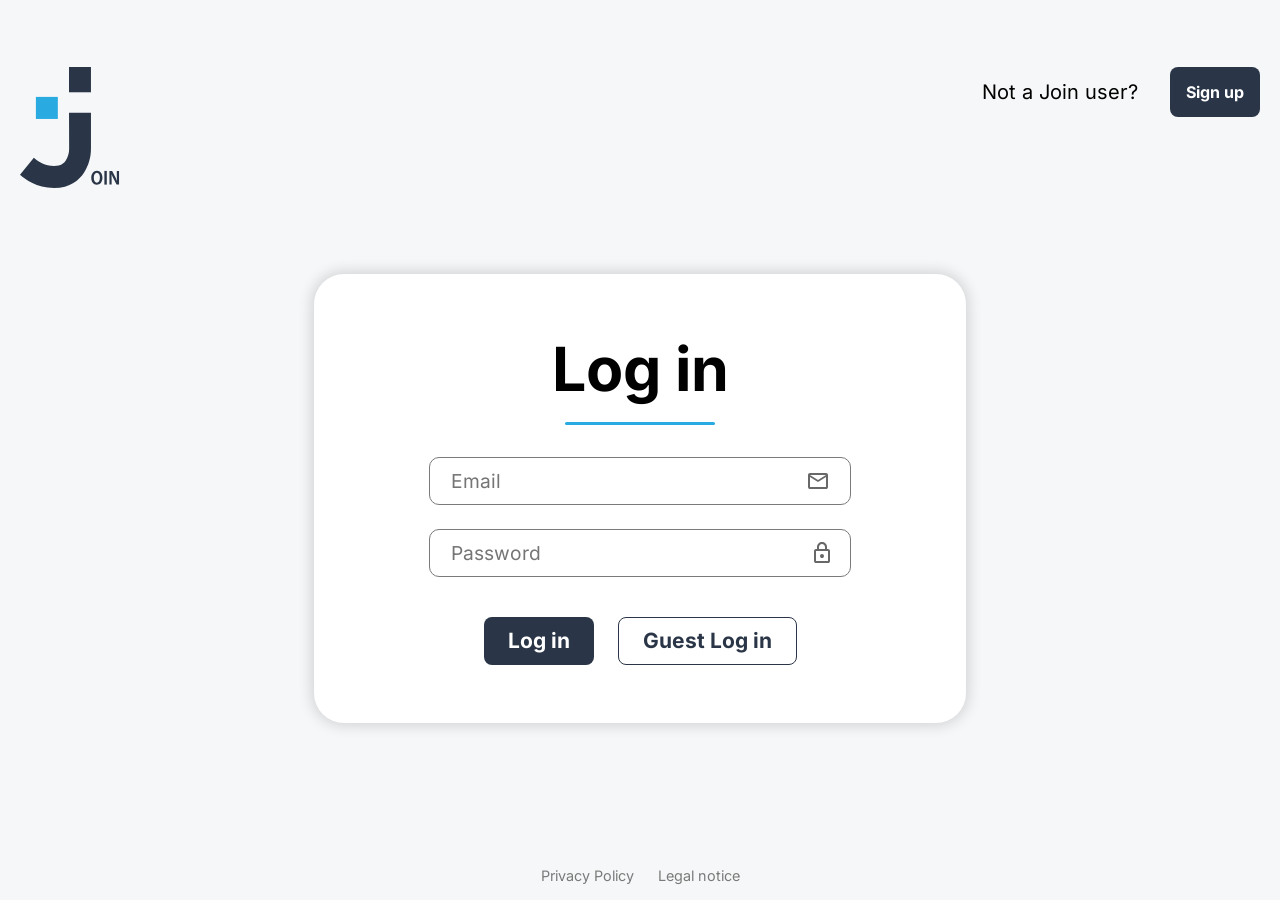
==== index.html @ ab9eac9f "add login/signup switch and optimize signup card layout" ====
<!DOCTYPE html>
<html lang="de">

<head>
    <meta charset="UTF-8">
    <meta name="viewport" content="width=device-width, initial-scale=1.0">
    <title>Join - Log in</title>
    <link rel="icon" href="assets/icons/favicon.svg" type="image/svg+xml">

    <link rel="stylesheet" href="styles/fonts.css">
    <link rel="stylesheet" href="styles/variables.css">
    <link rel="stylesheet" href="style.css">
    <link rel="stylesheet" href="styles/components.css">
    <link rel="stylesheet" href="styles/login.css">
    <script src="js/login.js" defer></script>
</head>

<body class="login-page">
    <header class="login-header">
        <img class="login-logo" src="assets/icons/logoDark.svg" alt="Join logo">
        <div class="signup-wrap" id="signupWrap">
            <span>Not a Join user?</span>
            <button class="btn btn-primary btn-small" type="button" id="showSignupBtn">Sign up</button>
        </div>
    </header>

    <main class="login-main" id="loginMain">
        <section class="login-card">
            <h1>Log in</h1>
            <span class="title-underline"></span>

            <form id="loginForm" class="login-form" novalidate>
                <div class="input-group">
                    <div class="input-wrap">
                        <input id="loginEmail" type="text" placeholder="Email" aria-label="Email" autocomplete="email">
                        <img src="assets/icons/loginMail.svg" alt="">
                    </div>
                    <span class="error-msg" id="loginEmailError" aria-live="polite"></span>
                </div>

                <div class="input-group">
                    <div class="input-wrap">
                        <input id="loginPassword" type="password" placeholder="Password" aria-label="Password" autocomplete="current-password">
                        <img src="assets/icons/loginPassword.svg" alt="">
                    </div>
                    <span class="error-msg" id="loginPasswordError" aria-live="polite"></span>
                </div>

                <div class="login-buttons">
                    <button class="btn btn-primary" type="submit" id="loginBtn">Log in</button>
                    <button class="btn btn-secondary" type="button" id="guestLoginBtn">Guest Log in</button>
                </div>
            </form>
        </section>
    </main>

    <main class="login-main signup-main d-none" id="signupMain">
        <section class="login-card signup-card">
            <button class="back-btn" type="button" id="backToLoginBtn" aria-label="Back to log in">
                <img src="assets/icons/arrow-left.svg" alt="">
            </button>
            <h1>Sign up</h1>
            <span class="title-underline"></span>

            <form id="signupForm" class="login-form" novalidate>
                <div class="input-group">
                    <div class="input-wrap">
                        <input id="signupName" type="text" placeholder="Name" aria-label="Name" autocomplete="name">
                        <img src="assets/icons/person.svg" alt="">
                    </div>
                    <span class="error-msg" id="signupNameError" aria-live="polite"></span>
                </div>

                <div class="input-group">
                    <div class="input-wrap">
                        <input id="signupEmail" type="text" placeholder="Email" aria-label="Email" autocomplete="email">
                        <img src="assets/icons/loginMail.svg" alt="">
                    </div>
                    <span class="error-msg" id="signupEmailError" aria-live="polite"></span>
                </div>

                <div class="input-group">
                    <div class="input-wrap">
                        <input id="signupPassword" type="password" placeholder="Password" aria-label="Password" autocomplete="new-password">
                        <img src="assets/icons/loginPassword.svg" alt="">
                    </div>
                    <span class="error-msg" id="signupPasswordError" aria-live="polite"></span>
                </div>

                <div class="input-group">
                    <div class="input-wrap">
                        <input id="signupConfirm" type="password" placeholder="Confirm Password" aria-label="Confirm Password" autocomplete="new-password">
                        <img src="assets/icons/loginPassword.svg" alt="">
                    </div>
                    <span class="error-msg" id="signupConfirmError" aria-live="polite"></span>
                </div>

                <div class="input-group">
                    <label class="privacy-check">
                        <input id="privacyCheck" type="checkbox">
                        <span>I accept the <a href="html/privacyPolicy.html">Privacy policy</a></span>
                    </label>
                    <span class="error-msg privacy-error" id="privacyError" aria-live="polite"></span>
                </div>

                <div class="login-buttons">
                    <button class="btn btn-primary" type="submit" id="signupBtn" disabled>Sign up</button>
                </div>
            </form>
        </section>
    </main>

    <footer class="login-footer">
        <a href="html/privacyPolicy.html">Privacy Policy</a>
        <a href="html/legalNotice.html">Legal notice</a>
    </footer>
</body>

</html>
---- styles/fonts.css ----
/* inter-100 - latin */
@font-face {
  font-display: swap; /* Check https://developer.mozilla.org/en-US/docs/Web/CSS/@font-face/font-display for other options. */
  font-family: 'Inter';
  font-style: normal;
  font-weight: 100;
  src: url('../fonts/inter-v20-latin-100.woff2') format('woff2'); /* Chrome 36+, Opera 23+, Firefox 39+, Safari 12+, iOS 10+ */
}
/* inter-200 - latin */
@font-face {
  font-display: swap; /* Check https://developer.mozilla.org/en-US/docs/Web/CSS/@font-face/font-display for other options. */
  font-family: 'Inter';
  font-style: normal;
  font-weight: 200;
  src: url('../fonts/inter-v20-latin-200.woff2') format('woff2'); /* Chrome 36+, Opera 23+, Firefox 39+, Safari 12+, iOS 10+ */
}
/* inter-300 - latin */
@font-face {
  font-display: swap; /* Check https://developer.mozilla.org/en-US/docs/Web/CSS/@font-face/font-display for other options. */
  font-family: 'Inter';
  font-style: normal;
  font-weight: 300;
  src: url('../fonts/inter-v20-latin-300.woff2') format('woff2'); /* Chrome 36+, Opera 23+, Firefox 39+, Safari 12+, iOS 10+ */
}
/* inter-regular - latin */
@font-face {
  font-display: swap; /* Check https://developer.mozilla.org/en-US/docs/Web/CSS/@font-face/font-display for other options. */
  font-family: 'Inter';
  font-style: normal;
  font-weight: 400;
  src: url('../fonts/inter-v20-latin-regular.woff2') format('woff2'); /* Chrome 36+, Opera 23+, Firefox 39+, Safari 12+, iOS 10+ */
}
/* inter-500 - latin */
@font-face {
  font-display: swap; /* Check https://developer.mozilla.org/en-US/docs/Web/CSS/@font-face/font-display for other options. */
  font-family: 'Inter';
  font-style: normal;
  font-weight: 500;
  src: url('../fonts/inter-v20-latin-500.woff2') format('woff2'); /* Chrome 36+, Opera 23+, Firefox 39+, Safari 12+, iOS 10+ */
}
/* inter-600 - latin */
@font-face {
  font-display: swap; /* Check https://developer.mozilla.org/en-US/docs/Web/CSS/@font-face/font-display for other options. */
  font-family: 'Inter';
  font-style: normal;
  font-weight: 600;
  src: url('../fonts/inter-v20-latin-600.woff2') format('woff2'); /* Chrome 36+, Opera 23+, Firefox 39+, Safari 12+, iOS 10+ */
}
/* inter-700 - latin */
@font-face {
  font-display: swap; /* Check https://developer.mozilla.org/en-US/docs/Web/CSS/@font-face/font-display for other options. */
  font-family: 'Inter';
  font-style: normal;
  font-weight: 700;
  src: url('../fonts/inter-v20-latin-700.woff2') format('woff2'); /* Chrome 36+, Opera 23+, Firefox 39+, Safari 12+, iOS 10+ */
}
/* inter-800 - latin */
@font-face {
  font-display: swap; /* Check https://developer.mozilla.org/en-US/docs/Web/CSS/@font-face/font-display for other options. */
  font-family: 'Inter';
  font-style: normal;
  font-weight: 800;
  src: url('../fonts/inter-v20-latin-800.woff2') format('woff2'); /* Chrome 36+, Opera 23+, Firefox 39+, Safari 12+, iOS 10+ */
}
/* inter-900 - latin */
@font-face {
  font-display: swap; /* Check https://developer.mozilla.org/en-US/docs/Web/CSS/@font-face/font-display for other options. */
  font-family: 'Inter';
  font-style: normal;
  font-weight: 900;
  src: url('../fonts/inter-v20-latin-900.woff2') format('woff2'); /* Chrome 36+, Opera 23+, Firefox 39+, Safari 12+, iOS 10+ */
}
---- styles/variables.css ----
:root {

    /* colors */
    --sidebar-bg: rgb(42, 54, 71);
    --color-white: rgb(255, 255, 255);
    --color-white-secondary: rgb(231, 231, 231);
    --main-bg: rgb(246, 247, 248);
    --active: rgb(9, 25, 49);
    --color-hover: rgb(18, 70, 88);
    --color-blue: rgb(41, 171, 226);
    --color-grey: rgb(122, 122, 122);
    --color-error: rgb(255, 0, 62);

    /* borders */
    --border-width: 2px;
    --border: var(--border-width) solid var(--sidebar-bg);

    
}
---- style.css ----
* {
    margin: 0;
    box-sizing: border-box;
    scroll-behavior: smooth;
}

body {
    display: flex;
    min-height: 100vh;
    background: var(--main-bg);
    font-family: 'Inter', sans-serif;
}

a {
    text-decoration: none;
}

main {
    flex: 1;
    min-width: 0;
}
---- styles/components.css ----
.user-profile {
    width: 56px;
    height: 56px;
    border: var(--border);
    border-radius: 28px;
}

/* helpers */

.d-none {
    display: none !important;
}

/* buttons */

.btn {
    display: inline-flex;
    align-items: center;
    justify-content: center;
    gap: 10px;
    height: 48px;
    padding: 15px 24px;
    border: unset;
    border-radius: 8px;
    font-family: inherit;
    font-size: 21px;
    font-weight: 700;
    cursor: pointer;
    transition: background-color 100ms ease, box-shadow 100ms ease, color 100ms ease;
}

.btn-primary {
    background-color: var(--sidebar-bg);
    color: var(--color-white);
}

.btn-primary:hover:enabled {
    background-color: var(--color-hover);
    box-shadow: 0 4px 4px rgba(0, 0, 0, 0.25);
}

.btn-primary:active:enabled {
    background-color: var(--active);
}

.btn-secondary {
    background-color: var(--color-white);
    border: 1px solid var(--sidebar-bg);
    color: var(--sidebar-bg);
}

.btn-secondary:hover {
    border-color: var(--color-hover);
    color: var(--color-hover);
    box-shadow: 0 4px 4px rgba(0, 0, 0, 0.25);
}

.btn-secondary:active {
    border-color: var(--active);
    color: var(--active);
}

.btn:disabled {
    cursor: default;
}

.btn-small {
    height: auto;
    padding: 15px 16px;
    font-size: 1rem;
}

/* form inputs */

.input-group {
    display: flex;
    flex-direction: column;
    gap: 4px;
}

.input-wrap {
    position: relative;
    display: flex;
    align-items: center;
}

.input-wrap input {
    width: 100%;
    height: 48px;
    padding: 12px 52px 12px 21px;
    border: 1px solid var(--color-grey);
    border-radius: 10px;
    background-color: var(--color-white);
    font-family: inherit;
    font-size: 1.2rem;
    outline: unset;
    transition: border-color 100ms ease;
}

.input-wrap input:focus {
    border-color: var(--color-blue);
}

.input-wrap img {
    position: absolute;
    right: 21px;
    pointer-events: none;
}

.input-group.has-error input {
    border-color: var(--color-error);
}

.error-msg {
    min-height: 16px;
    font-size: 0.8rem;
    color: var(--color-error);
}
---- styles/login.css ----
/* login page (Desktop first) – Maße teils nach Screenshot geschätzt */

.login-page {
    flex-direction: column;
    align-items: center;
}

.login-header {
    display: flex;
    justify-content: space-between;
    align-items: flex-start;
    width: 100%;
    max-width: 1240px;
    padding-top: 67px;
}

.login-logo {
    width: 100px;
    height: auto;
}

.signup-wrap {
    display: flex;
    align-items: center;
    gap: 32px;
}

.signup-wrap span {
    font-family: 'Inter', sans-serif;
    font-size: 20px;
    font-weight: 400;
}

/* card */

.login-main {
    display: flex;
    flex: 1;
    align-items: flex-start;
    justify-content: center;
    width: 100%;
    max-width: 1440px;
    padding: 86px 24px 16px;
}

.login-card {
    position: relative;
    display: flex;
    flex-direction: column;
    align-items: center;
    width: 100%;
    max-width: 652px;
    min-height: 449px;
    justify-content: center;
    padding: 48px 115px;
    border-radius: 30px;
    background-color: var(--color-white);
    box-shadow: 0px 0px 14px 3px rgba(0, 0, 0, 0.14);
}

.login-card h1 {
    font-size: 3.8rem;
    font-weight: 700;
}

.title-underline {
    width: 150px;
    height: 3px;
    margin: 16px 0 32px;
    border-radius: 3px;
    background-color: var(--color-blue);
}

/* form */

.login-form {
    display: flex;
    flex-direction: column;
    gap: 4px;
    width: 100%;
}

.login-buttons {
    display: flex;
    justify-content: center;
    gap: 24px;
    margin-top: 16px;
}

/* signup */

.signup-main {
    padding-top: 9px;
}

.signup-card {
    max-width: 600px;
    min-height: 630px;
    padding: 48px 89px;
}

.back-btn {
    position: absolute;
    top: 69px;
    left: 48px;
    display: flex;
    padding: 4px;
    border: unset;
    border-radius: 50%;
    background: unset;
    cursor: pointer;
    transition: background-color 100ms ease;
}

.back-btn:hover {
    background-color: var(--main-bg);
}

.privacy-check {
    display: flex;
    align-items: center;
    justify-content: center;
    gap: 8px;
    font-size: 0.9rem;
    color: var(--color-grey);
    cursor: pointer;
}

.privacy-check a {
    color: var(--sidebar-bg);
    transition: color 100ms ease;
}

.privacy-check a:hover {
    color: var(--color-blue);
}

.privacy-check input {
    appearance: none;
    flex-shrink: 0;
    width: 16px;
    height: 16px;
    margin: 0;
    border: 2px solid var(--sidebar-bg);
    border-radius: 3px;
    background-color: var(--color-white);
    cursor: pointer;
    transition: background-color 100ms ease;
}

.privacy-check input:checked {
    background: var(--sidebar-bg) url("data:image/svg+xml,%3Csvg xmlns='http://www.w3.org/2000/svg' viewBox='0 0 10 8'%3E%3Cpath d='M1 4l3 3 5-6' fill='none' stroke='white' stroke-width='1.6'/%3E%3C/svg%3E") center / 10px no-repeat;
}

.privacy-error {
    text-align: center;
}

/* footer */

.login-footer {
    display: flex;
    gap: 24px;
    padding: 16px 0;
    font-size: 0.9rem;
    color: var(--color-grey);
}

.login-footer a {
    color: inherit;
    transition: color 100ms ease;
}

.login-footer a:hover {
    color: var(--color-blue);
}
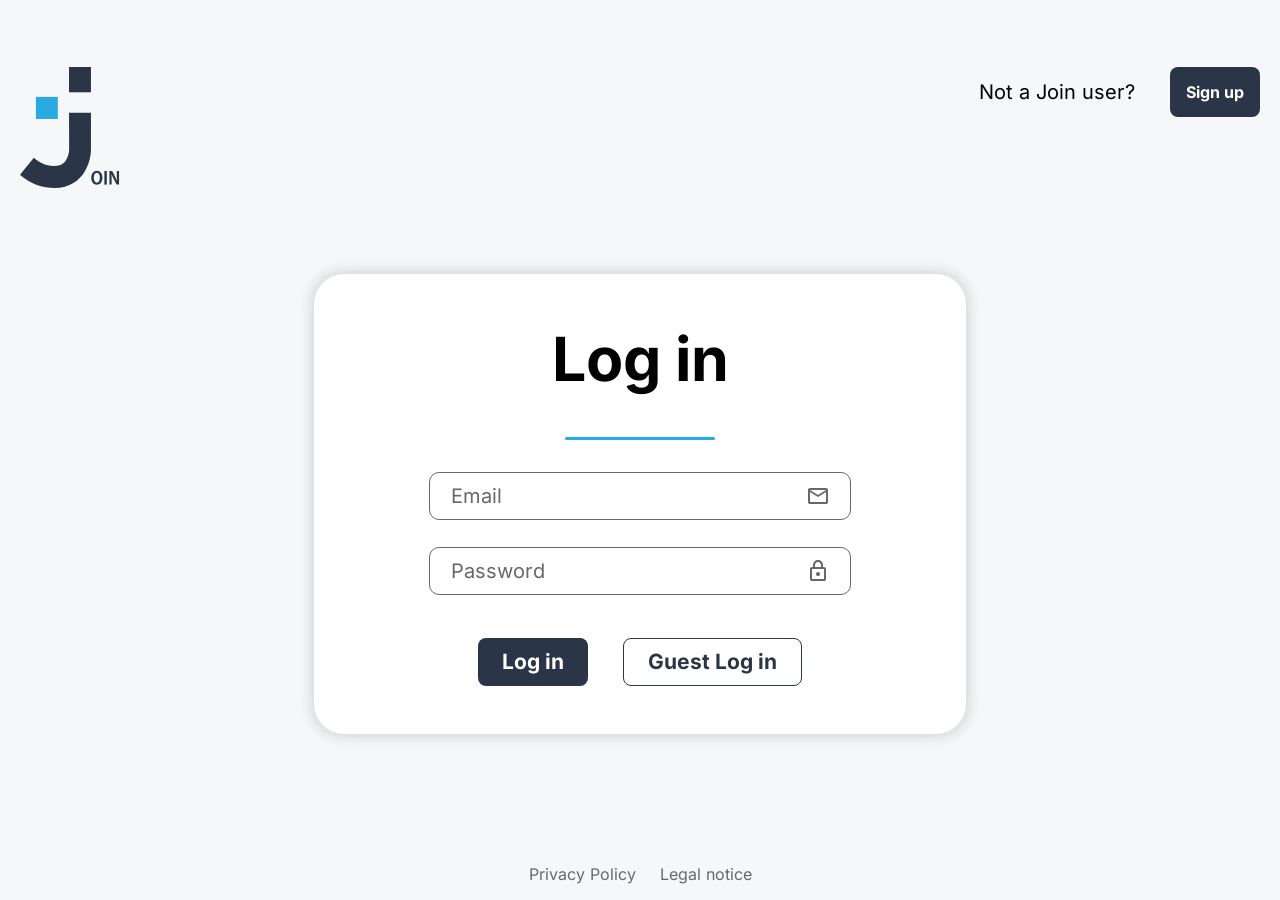
==== commit c95a764a: "add login and signup logic" ====
--- a/index.html
+++ b/index.html
@@ -12,6 +12,9 @@
     <link rel="stylesheet" href="style.css">
     <link rel="stylesheet" href="styles/components.css">
     <link rel="stylesheet" href="styles/login.css">
+    <script src="js/data.js" defer></script>
+    <script src="js/session.js" defer></script>
+    <script src="js/formHelpers.js" defer></script>
     <script src="js/login.js" defer></script>
 </head>
 
@@ -41,7 +44,9 @@
                 <div class="input-group">
                     <div class="input-wrap">
                         <input id="loginPassword" type="password" placeholder="Password" aria-label="Password" autocomplete="current-password">
-                        <img src="assets/icons/loginPassword.svg" alt="">
+                        <button class="password-toggle" type="button" id="loginPasswordToggle" aria-label="Show password" disabled>
+                            <img src="assets/icons/loginPassword.svg" alt="">
+                        </button>
                     </div>
                     <span class="error-msg" id="loginPasswordError" aria-live="polite"></span>
                 </div>
@@ -82,7 +87,9 @@
                 <div class="input-group">
                     <div class="input-wrap">
                         <input id="signupPassword" type="password" placeholder="Password" aria-label="Password" autocomplete="new-password">
-                        <img src="assets/icons/loginPassword.svg" alt="">
+                        <button class="password-toggle" type="button" id="signupPasswordToggle" aria-label="Show password" disabled>
+                            <img src="assets/icons/loginPassword.svg" alt="">
+                        </button>
                     </div>
                     <span class="error-msg" id="signupPasswordError" aria-live="polite"></span>
                 </div>
@@ -90,7 +97,9 @@
                 <div class="input-group">
                     <div class="input-wrap">
                         <input id="signupConfirm" type="password" placeholder="Confirm Password" aria-label="Confirm Password" autocomplete="new-password">
-                        <img src="assets/icons/loginPassword.svg" alt="">
+                        <button class="password-toggle" type="button" id="signupConfirmToggle" aria-label="Show password" disabled>
+                            <img src="assets/icons/loginPassword.svg" alt="">
+                        </button>
                     </div>
                     <span class="error-msg" id="signupConfirmError" aria-live="polite"></span>
                 </div>
@@ -110,6 +119,8 @@
         </section>
     </main>
 
+    <div class="toast" id="signupToast" role="status">You Signed Up successfully</div>
+
     <footer class="login-footer">
         <a href="html/privacyPolicy.html">Privacy Policy</a>
         <a href="html/legalNotice.html">Legal notice</a>
--- a/styles/variables.css
+++ b/styles/variables.css
@@ -9,7 +9,9 @@
     --color-hover: rgb(18, 70, 88);
     --color-blue: rgb(41, 171, 226);
     --color-grey: rgb(122, 122, 122);
-    --color-error: rgb(255, 0, 62);
+    --color-text-grey: rgb(104, 104, 104);
+    --color-error: rgb(230, 0, 38);
+    --join-marker: rgb(18, 70, 88);
 
     /* borders */
     --border-width: 2px;
--- a/style.css
+++ b/style.css
@@ -19,3 +19,12 @@
     flex: 1;
     min-width: 0;
 }
+
+h1 {
+    font-size: 3.5rem;
+    margin-bottom: 25px;
+}
+
+h2 {
+    margin: 15px 0;
+}
--- a/styles/components.css
+++ b/styles/components.css
@@ -49,18 +49,19 @@
     color: var(--sidebar-bg);
 }
 
-.btn-secondary:hover {
+.btn-secondary:hover:enabled {
     border-color: var(--color-hover);
     color: var(--color-hover);
     box-shadow: 0 4px 4px rgba(0, 0, 0, 0.25);
 }
 
-.btn-secondary:active {
+.btn-secondary:active:enabled {
     border-color: var(--active);
     color: var(--active);
 }
 
 .btn:disabled {
+    opacity: 0.6;
     cursor: default;
 }
 
@@ -88,23 +89,45 @@
     width: 100%;
     height: 48px;
     padding: 12px 52px 12px 21px;
-    border: 1px solid var(--color-grey);
+    border: 1px solid var(--color-text-grey);
     border-radius: 10px;
     background-color: var(--color-white);
     font-family: inherit;
-    font-size: 1.2rem;
+    font-size: 1.25rem;
     outline: unset;
     transition: border-color 100ms ease;
 }
 
-.input-wrap input:focus {
-    border-color: var(--color-blue);
+.input-wrap input::placeholder {
+    color: var(--color-text-grey);
 }
 
-.input-wrap img {
+.input-wrap input:focus {
+    border-color: var(--color-hover);
+}
+
+.input-wrap > img {
     position: absolute;
     right: 21px;
     pointer-events: none;
+}
+
+.password-toggle {
+    position: absolute;
+    right: 21px;
+    display: flex;
+    align-items: center;
+    justify-content: center;
+    width: 24px;
+    height: 24px;
+    padding: 0;
+    border: unset;
+    background: unset;
+    cursor: pointer;
+}
+
+.password-toggle:disabled {
+    cursor: default;
 }
 
 .input-group.has-error input {
@@ -112,7 +135,7 @@
 }
 
 .error-msg {
-    min-height: 16px;
-    font-size: 0.8rem;
+    min-height: 19px;
+    font-size: 1rem;
     color: var(--color-error);
 }
--- a/styles/login.css
+++ b/styles/login.css
@@ -22,7 +22,7 @@
 .signup-wrap {
     display: flex;
     align-items: center;
-    gap: 32px;
+    gap: 35px;
 }
 
 .signup-wrap span {
@@ -83,7 +83,7 @@
 .login-buttons {
     display: flex;
     justify-content: center;
-    gap: 24px;
+    gap: 35px;
     margin-top: 16px;
 }
 
@@ -96,15 +96,19 @@
 .signup-card {
     max-width: 600px;
     min-height: 630px;
-    padding: 48px 89px;
+    padding: 48px 88px;
 }
 
 .back-btn {
     position: absolute;
-    top: 69px;
+    top: 64px;
     left: 48px;
     display: flex;
-    padding: 4px;
+    align-items: center;
+    justify-content: center;
+    width: 32px;
+    height: 32px;
+    padding: 0;
     border: unset;
     border-radius: 50%;
     background: unset;
@@ -121,13 +125,13 @@
     align-items: center;
     justify-content: center;
     gap: 8px;
-    font-size: 0.9rem;
-    color: var(--color-grey);
+    font-size: 1rem;
+    color: var(--color-text-grey);
     cursor: pointer;
 }
 
 .privacy-check a {
-    color: var(--sidebar-bg);
+    color: var(--color-hover);
     transition: color 100ms ease;
 }
 
@@ -156,14 +160,39 @@
     text-align: center;
 }
 
+/* toast */
+
+.toast {
+    position: fixed;
+    top: 50%;
+    left: 50%;
+    z-index: 10;
+    display: flex;
+    align-items: center;
+    height: 74px;
+    padding: 0 25px;
+    border-radius: 20px;
+    background-color: var(--sidebar-bg);
+    box-shadow: 0 0 4px rgba(0, 0, 0, 0.4);
+    color: var(--color-white);
+    font-size: 1.25rem;
+    white-space: nowrap;
+    transform: translate(-50%, 100vh);
+    transition: transform 125ms ease-out;
+}
+
+.toast.toast-visible {
+    transform: translate(-50%, -50%);
+}
+
 /* footer */
 
 .login-footer {
     display: flex;
     gap: 24px;
     padding: 16px 0;
-    font-size: 0.9rem;
-    color: var(--color-grey);
+    font-size: 1rem;
+    color: var(--color-text-grey);
 }
 
 .login-footer a {
